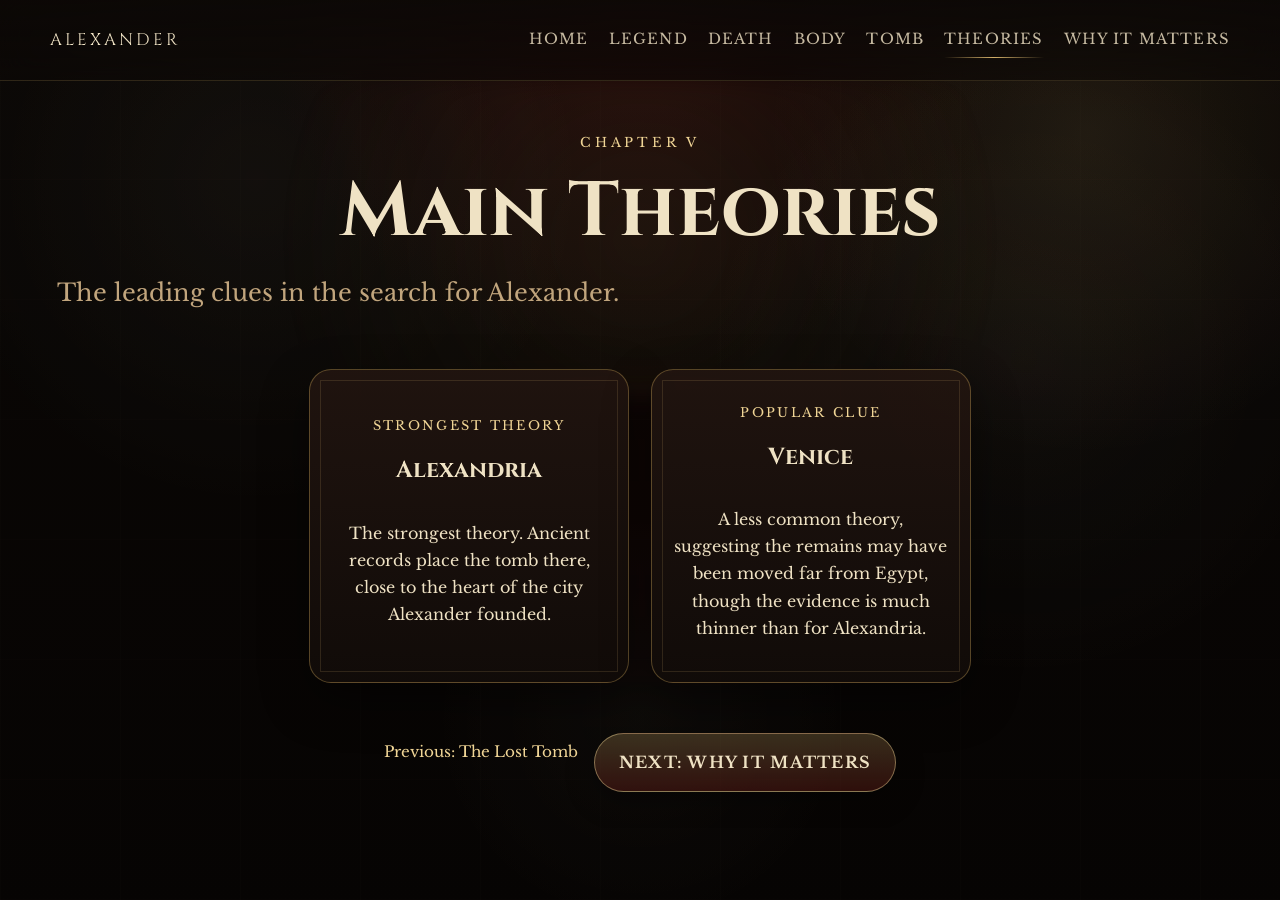
==== theories.html @ 65963d9e "Add files via upload" ====
<!DOCTYPE html>
<html lang="en">
<head>
  <meta charset="UTF-8" />
  <meta name="viewport" content="width=device-width, initial-scale=1.0" />
  <title>Main Theories | The Lost Tomb of Alexander the Great</title>
  <link rel="preconnect" href="https://fonts.googleapis.com" />
  <link rel="preconnect" href="https://fonts.gstatic.com" crossorigin />
  <link href="https://fonts.googleapis.com/css2?family=Cinzel:wght@400;600;700&family=Libre+Baskerville:wght@400;700&display=swap" rel="stylesheet" />
  <link rel="stylesheet" href="styles.css" />
</head>
<body data-page="theories">
  <div class="page-shell">
    <div class="texture texture-top" aria-hidden="true"></div>
    <div class="texture texture-bottom" aria-hidden="true"></div>
    <header class="site-header">
      <nav class="site-nav">
        <a class="brand" href="index.html">Alexander</a>
        <button class="nav-toggle" type="button" aria-expanded="false" aria-controls="nav-links">
          <span></span><span></span><span></span><span class="sr-only">Toggle navigation</span>
        </button>
        <div class="nav-links" id="nav-links">
          <a href="index.html" data-page-link="home">Home</a>
          <a href="legend.html" data-page-link="legend">Legend</a>
          <a href="death-in-babylon.html" data-page-link="death">Death</a>
          <a href="stolen-body.html" data-page-link="body">Body</a>
          <a href="lost-tomb.html" data-page-link="tomb">Tomb</a>
          <a href="theories.html" data-page-link="theories">Theories</a>
          <a href="why-it-matters.html" data-page-link="meaning">Why It Matters</a>
        </div>
      </nav>
    </header>
    <main class="story-page">
      <section class="page-banner section reveal">
        <p class="eyebrow">Chapter V</p>
        <h1>Main Theories</h1>
        <p class="subtitle">The leading clues in the search for Alexander.</p>
      </section>
      <section class="section reveal">
        <div class="theory-grid">
          <article class="theory-card theory-card-featured">
            <p class="theory-tag">Strongest Theory</p>
            <h3>Alexandria</h3>
            <p>The strongest theory. Ancient records place the tomb there, close to the heart of the city Alexander founded.</p>
          </article>
          <article class="theory-card">
            <p class="theory-tag">Popular Clue</p>
            <h3>Venice</h3>
            <p>A less common theory, suggesting the remains may have been moved far from Egypt, though the evidence is much thinner than for Alexandria.</p>
          </article>
        </div>
      </section>
      <section class="page-nav section reveal">
        <a class="text-link" href="lost-tomb.html">Previous: The Lost Tomb</a>
        <a class="cta" href="why-it-matters.html">Next: Why It Matters</a>
      </section>
    </main>
  </div>
  <script src="script.js"></script>
</body>
</html>
---- styles.css ----
:root {
  --bg: #120d0a;
  --bg-deep: #090604;
  --panel: rgba(33, 21, 15, 0.82);
  --panel-strong: rgba(23, 14, 10, 0.9);
  --border: rgba(201, 162, 88, 0.38);
  --gold: #d3b06a;
  --gold-bright: #f0d596;
  --ivory: #efe2c4;
  --sand: #c1a57d;
  --red: #6f1f19;
  --shadow: 0 18px 48px rgba(0, 0, 0, 0.42);
  --max-width: 1180px;
  --nav-height: 80px;
  --section-gap: 2rem;
  --panel-padding-y: 2.15rem;
  --panel-padding-x: 2.2rem;
}

* {
  box-sizing: border-box;
}

html {
  scroll-behavior: smooth;
}

body {
  margin: 0;
  min-height: 100vh;
  color: var(--ivory);
  font-family: "Libre Baskerville", Georgia, serif;
  background:
    radial-gradient(circle at top, rgba(111, 31, 25, 0.28), transparent 34%),
    radial-gradient(circle at 85% 15%, rgba(211, 176, 106, 0.12), transparent 24%),
    linear-gradient(180deg, rgba(12, 8, 6, 0.92), rgba(7, 5, 4, 0.97)),
    #0b0705;
  line-height: 1.7;
}

body::before,
body::after {
  content: "";
  position: fixed;
  inset: 0;
  pointer-events: none;
  z-index: -2;
}

body::before {
  background:
    linear-gradient(rgba(8, 5, 3, 0.2), rgba(8, 5, 3, 0.25)),
    repeating-linear-gradient(
      90deg,
      rgba(255, 255, 255, 0.02) 0,
      rgba(255, 255, 255, 0.02) 1px,
      transparent 1px,
      transparent 120px
    ),
    repeating-linear-gradient(
      0deg,
      rgba(255, 255, 255, 0.015) 0,
      rgba(255, 255, 255, 0.015) 1px,
      transparent 1px,
      transparent 120px
    );
  opacity: 0.45;
}

body::after {
  background:
    radial-gradient(circle at 20% 20%, rgba(255, 240, 210, 0.06), transparent 28%),
    radial-gradient(circle at 80% 40%, rgba(255, 240, 210, 0.05), transparent 30%),
    radial-gradient(circle at 50% 80%, rgba(255, 240, 210, 0.04), transparent 24%);
  opacity: 0.7;
}

img {
  max-width: 100%;
  display: block;
}

button,
a {
  -webkit-tap-highlight-color: transparent;
}

.page-shell {
  position: relative;
  overflow: hidden;
}

.texture {
  position: absolute;
  left: 50%;
  width: min(1100px, 92vw);
  height: 320px;
  transform: translateX(-50%);
  filter: blur(10px);
  opacity: 0.16;
  pointer-events: none;
}

.texture-top {
  top: 80px;
  background: radial-gradient(circle, rgba(211, 176, 106, 0.45), transparent 66%);
}

.texture-bottom {
  bottom: 140px;
  background: radial-gradient(circle, rgba(111, 31, 25, 0.5), transparent 66%);
}

.site-header {
  position: sticky;
  top: 0;
  z-index: 20;
  backdrop-filter: blur(16px);
  background: linear-gradient(180deg, rgba(12, 8, 6, 0.9), rgba(12, 8, 6, 0.58));
  border-bottom: 1px solid rgba(211, 176, 106, 0.18);
}

.site-nav {
  width: min(var(--max-width), calc(100% - 2rem));
  min-height: var(--nav-height);
  margin: 0 auto;
  display: flex;
  align-items: center;
  justify-content: space-between;
  gap: 1.5rem;
}

.brand,
.site-nav a {
  color: var(--ivory);
  text-decoration: none;
}

.brand {
  font-family: "Cinzel", Georgia, serif;
  font-size: 1.05rem;
  letter-spacing: 0.18em;
  text-transform: uppercase;
}

.nav-links {
  display: flex;
  align-items: center;
  gap: 1.25rem;
}

.nav-links a {
  position: relative;
  font-size: 0.92rem;
  letter-spacing: 0.08em;
  text-transform: uppercase;
  color: rgba(239, 226, 196, 0.82);
}

.nav-links a::after {
  content: "";
  position: absolute;
  left: 0;
  bottom: -0.35rem;
  width: 100%;
  height: 1px;
  background: linear-gradient(90deg, transparent, var(--gold), transparent);
  transform: scaleX(0);
  transform-origin: center;
  transition: transform 220ms ease;
}

.nav-links a:hover::after,
.nav-links a:focus-visible::after,
.nav-links a.active::after {
  transform: scaleX(1);
}

.nav-toggle {
  display: none;
  width: 46px;
  height: 46px;
  border: 1px solid rgba(211, 176, 106, 0.25);
  border-radius: 50%;
  background: rgba(25, 16, 11, 0.72);
  align-items: center;
  justify-content: center;
  flex-direction: column;
  gap: 4px;
  cursor: pointer;
}

.nav-toggle span {
  display: block;
  width: 18px;
  height: 1.5px;
  background: var(--gold-bright);
}

.sr-only {
  position: absolute;
  width: 1px;
  height: 1px;
  padding: 0;
  margin: -1px;
  overflow: hidden;
  clip: rect(0, 0, 0, 0);
  white-space: nowrap;
  border: 0;
}

.section {
  width: min(var(--max-width), calc(100% - 2rem));
  margin: 0 auto;
}

.hero {
  min-height: calc(100vh - var(--nav-height));
  display: grid;
  grid-template-columns: 1.1fr 0.9fr;
  gap: 3rem;
  align-items: center;
  padding: 5rem 0 4rem;
}

.page-hero {
  min-height: auto;
}

.hero-copy h1,
.section-heading h2 {
  font-family: "Cinzel", Georgia, serif;
  line-height: 1.1;
  margin: 0;
}

.hero-copy h1 {
  font-size: clamp(3rem, 7vw, 5.6rem);
  max-width: 10ch;
  text-wrap: balance;
}

.eyebrow {
  margin: 0 0 1rem;
  font-size: 0.82rem;
  letter-spacing: 0.28em;
  text-transform: uppercase;
  color: var(--gold-bright);
}

.subtitle {
  font-size: clamp(1.15rem, 2vw, 1.5rem);
  color: var(--sand);
  margin: 1.25rem 0;
  max-width: 36rem;
}

.intro-text {
  margin: 0 0 1rem;
  color: rgba(240, 213, 150, 0.82);
  font-size: 0.92rem;
  letter-spacing: 0.08em;
  text-transform: uppercase;
}

.intro,
.content-panel p,
.final-panel p {
  max-width: 42rem;
  color: rgba(239, 226, 196, 0.88);
}

.cta {
  display: inline-flex;
  align-items: center;
  justify-content: center;
  margin-top: 1.25rem;
  padding: 0.95rem 1.5rem;
  border: 1px solid rgba(240, 213, 150, 0.45);
  border-radius: 999px;
  background: linear-gradient(180deg, rgba(211, 176, 106, 0.24), rgba(111, 31, 25, 0.38));
  color: var(--ivory);
  text-decoration: none;
  font-weight: 700;
  letter-spacing: 0.08em;
  text-transform: uppercase;
  box-shadow: 0 10px 30px rgba(0, 0, 0, 0.28);
  transition: transform 220ms ease, box-shadow 220ms ease, border-color 220ms ease;
}

.cta:hover,
.cta:focus-visible {
  transform: translateY(-2px);
  box-shadow: 0 16px 30px rgba(0, 0, 0, 0.35);
  border-color: rgba(240, 213, 150, 0.72);
}

.cta-row {
  display: flex;
  flex-wrap: wrap;
  gap: 1rem 1.2rem;
  align-items: center;
  margin-top: 1.25rem;
}

.text-link {
  color: var(--gold-bright);
  text-decoration: none;
  font-size: 0.95rem;
}

.text-link:hover,
.text-link:focus-visible {
  text-decoration: underline;
}

.hero-visual {
  justify-self: end;
  width: min(100%, 520px);
}

.map-card,
.content-panel,
.final-panel,
.theory-card {
  position: relative;
  background: linear-gradient(180deg, rgba(34, 21, 16, 0.92), rgba(18, 12, 9, 0.92));
  border: 1px solid var(--border);
  box-shadow: var(--shadow);
}

.map-card {
  min-height: 520px;
  border-radius: 28px;
  overflow: hidden;
  padding: 1.5rem;
}

body[data-page="home"] .map-card {
  min-height: 0;
  padding: 1.2rem;
}

.map-card::before,
.content-panel::before,
.final-panel::before,
.theory-card::before {
  content: "";
  position: absolute;
  inset: 10px;
  border: 1px solid rgba(211, 176, 106, 0.16);
  pointer-events: none;
}

.map-card::after {
  content: "";
  position: absolute;
  inset: 0;
  background:
    radial-gradient(circle at 30% 25%, rgba(211, 176, 106, 0.12), transparent 30%),
    radial-gradient(circle at 70% 65%, rgba(111, 31, 25, 0.18), transparent 32%),
    linear-gradient(135deg, transparent 0%, rgba(255, 255, 255, 0.02) 50%, transparent 100%);
}

.map-grid {
  position: absolute;
  inset: 1.25rem;
  border-radius: 22px;
  background:
    repeating-linear-gradient(90deg, rgba(211, 176, 106, 0.08) 0 1px, transparent 1px 72px),
    repeating-linear-gradient(0deg, rgba(211, 176, 106, 0.08) 0 1px, transparent 1px 72px),
    linear-gradient(180deg, rgba(47, 31, 22, 0.7), rgba(23, 15, 11, 0.85));
}

.map-route {
  position: absolute;
  inset: auto 2.2rem 2.2rem 2.2rem;
  display: flex;
  justify-content: space-between;
  gap: 0.75rem;
  z-index: 1;
}

.map-image-frame {
  position: absolute;
  inset: 1.9rem 1.9rem 7rem 1.9rem;
  border-radius: 22px;
  overflow: hidden;
  border: 1px solid rgba(211, 176, 106, 0.2);
  box-shadow: inset 0 0 0 1px rgba(255, 240, 210, 0.08);
  z-index: 1;
}

body[data-page="home"] .map-image-frame {
  position: relative;
  inset: auto;
  aspect-ratio: 1.08 / 1;
}

.map-image-frame::after {
  content: "";
  position: absolute;
  inset: 0;
  background:
    linear-gradient(180deg, rgba(18, 11, 8, 0.18), rgba(18, 11, 8, 0.38)),
    linear-gradient(90deg, rgba(14, 9, 6, 0.35), transparent 30%, transparent 75%, rgba(14, 9, 6, 0.16));
}

.map-image {
  width: 100%;
  height: 100%;
  object-fit: cover;
  object-position: 42% center;
  filter: sepia(0.28) saturate(0.9) contrast(1.02);
}

.map-route span {
  background: rgba(15, 10, 8, 0.76);
  border: 1px solid rgba(211, 176, 106, 0.26);
  color: var(--gold-bright);
}

.map-route span {
  padding: 0.75rem 0.9rem;
  border-radius: 999px;
  font-size: 0.88rem;
  text-align: center;
}

.content-panel,
.final-panel {
  margin-top: var(--section-gap);
  border-radius: 24px;
  padding: var(--panel-padding-y) var(--panel-padding-x);
}

.content-panel::after,
.final-panel::after {
  content: "";
  position: absolute;
  left: var(--panel-padding-x);
  right: var(--panel-padding-x);
  top: 1.15rem;
  height: 12px;
  opacity: 0.75;
  background:
    linear-gradient(90deg, transparent, rgba(211, 176, 106, 0.7), transparent),
    repeating-linear-gradient(90deg, transparent 0 10px, rgba(211, 176, 106, 0.24) 10px 20px);
}

.section-heading {
  margin-bottom: 1rem;
}

.section-heading h2 {
  font-size: clamp(2rem, 4vw, 3.15rem);
  margin-top: 0.3rem;
}

.centered {
  text-align: center;
}

.split-layout {
  display: grid;
  grid-template-columns: 1.2fr 0.8fr;
  gap: 1.75rem;
  align-items: center;
}

.artifact-placeholder {
  min-height: 240px;
  border-radius: 22px;
  border: 1px dashed rgba(211, 176, 106, 0.38);
  background:
    linear-gradient(180deg, rgba(62, 44, 30, 0.34), rgba(28, 17, 12, 0.5)),
    repeating-linear-gradient(45deg, rgba(211, 176, 106, 0.06) 0 12px, transparent 12px 24px);
  display: grid;
  place-items: center;
  color: var(--sand);
  font-family: "Cinzel", Georgia, serif;
  letter-spacing: 0.16em;
  text-transform: uppercase;
}

.artifact-plate-frame {
  position: relative;
  min-height: 240px;
  border-radius: 22px;
  overflow: hidden;
  border: 1px solid rgba(211, 176, 106, 0.28);
  box-shadow: inset 0 0 0 1px rgba(255, 240, 210, 0.08);
  background: linear-gradient(180deg, rgba(52, 35, 25, 0.45), rgba(24, 15, 11, 0.62));
}

.artifact-plate-frame::after {
  content: "";
  position: absolute;
  inset: 0;
  background:
    linear-gradient(180deg, rgba(18, 11, 8, 0.12), rgba(18, 11, 8, 0.34)),
    linear-gradient(90deg, rgba(14, 9, 6, 0.16), transparent 24%, transparent 76%, rgba(14, 9, 6, 0.16));
  pointer-events: none;
}

.artifact-plate-image {
  width: 100%;
  height: 100%;
  object-fit: cover;
  object-position: center;
  filter: sepia(0.12) saturate(0.95) contrast(1.03);
}

.discovery-image-frame {
  position: relative;
  min-height: 0;
  aspect-ratio: 1 / 1;
  align-self: stretch;
  border-radius: 22px;
  overflow: hidden;
  border: 1px solid rgba(211, 176, 106, 0.28);
  box-shadow: inset 0 0 0 1px rgba(255, 240, 210, 0.08);
  background: linear-gradient(180deg, rgba(52, 35, 25, 0.45), rgba(24, 15, 11, 0.62));
}

.discovery-image-frame::after {
  content: "";
  position: absolute;
  inset: 0;
  background:
    linear-gradient(180deg, rgba(18, 11, 8, 0.08), rgba(18, 11, 8, 0.28)),
    linear-gradient(90deg, rgba(14, 9, 6, 0.14), transparent 24%, transparent 76%, rgba(14, 9, 6, 0.14));
  pointer-events: none;
}

.discovery-image {
  width: 100%;
  height: 100%;
  object-fit: cover;
  object-position: center;
  filter: sepia(0.16) saturate(0.92) contrast(1.04);
}

.route-card {
  display: grid;
  grid-template-columns: 1fr auto 1fr auto 1fr;
  gap: 0.8rem;
  align-items: center;
  margin-top: 1.6rem;
}

.route-step {
  padding: 1.15rem 1rem;
  border-radius: 18px;
  background: rgba(18, 12, 9, 0.82);
  border: 1px solid rgba(211, 176, 106, 0.24);
  text-align: center;
}

.route-step.active,
.route-step.final {
  box-shadow: inset 0 0 0 1px rgba(240, 213, 150, 0.22);
}

.route-city {
  display: block;
  font-family: "Cinzel", Georgia, serif;
  font-size: 1.1rem;
  color: var(--gold-bright);
}

.route-note {
  display: block;
  margin-top: 0.35rem;
  font-size: 0.9rem;
  color: rgba(239, 226, 196, 0.72);
}

.route-line {
  height: 1px;
  background: linear-gradient(90deg, rgba(211, 176, 106, 0.1), rgba(211, 176, 106, 0.75), rgba(211, 176, 106, 0.1));
}

.theory-grid {
  display: grid;
  grid-template-columns: repeat(4, minmax(0, 1fr));
  gap: 1.35rem;
  margin-top: 1.5rem;
}

body[data-page="theories"] .theory-grid {
  grid-template-columns: repeat(2, minmax(260px, 320px));
  justify-content: center;
  align-items: stretch;
}

body[data-page="theories"] .theory-card,
body[data-page="theories"] .theory-card-featured {
  background: linear-gradient(180deg, rgba(34, 21, 16, 0.92), rgba(18, 12, 9, 0.92));
  transform: none;
}

.theory-card {
  display: flex;
  flex-direction: column;
  justify-content: center;
  border-radius: 22px;
  padding: 2rem 1.4rem 1.5rem;
  min-height: 240px;
  text-align: center;
  transition: transform 220ms ease, border-color 220ms ease, box-shadow 220ms ease, background 220ms ease;
}

.theory-card:hover,
.theory-card:focus-within {
  transform: translateY(-6px);
  border-color: rgba(240, 213, 150, 0.72);
  box-shadow: 0 22px 42px rgba(0, 0, 0, 0.42);
  background: linear-gradient(180deg, rgba(72, 45, 29, 0.96), rgba(30, 18, 12, 0.95));
}

.theory-tag {
  margin: 0 0 0.9rem;
  color: var(--gold-bright);
  font-size: 0.8rem;
  text-transform: uppercase;
  letter-spacing: 0.18em;
}

.theory-card h3 {
  margin: 0 0 0.8rem;
  font-family: "Cinzel", Georgia, serif;
  font-size: 1.45rem;
}

.final-panel {
  margin-bottom: 4rem;
  text-align: center;
  padding: 3.2rem var(--panel-padding-x);
  background:
    radial-gradient(circle at top, rgba(211, 176, 106, 0.08), transparent 35%),
    linear-gradient(180deg, rgba(35, 22, 16, 0.94), rgba(15, 10, 8, 0.96));
}

.final-panel p {
  margin-left: auto;
  margin-right: auto;
  text-align: center;
}

.page-banner {
  padding: 3.2rem 0 0.65rem;
}

.page-banner h1 {
  font-family: "Cinzel", Georgia, serif;
  font-size: clamp(2.8rem, 6vw, 5rem);
  line-height: 1.08;
  margin: 0;
}

.story-page {
  padding-bottom: 2.25rem;
}

.quote-panel {
  margin-top: 1.6rem;
  margin-bottom: 0;
  padding: 1.6rem var(--panel-padding-x);
  border-top: 1px solid rgba(211, 176, 106, 0.25);
  border-bottom: 1px solid rgba(211, 176, 106, 0.25);
  text-align: center;
}

.quote-panel p {
  margin: 0;
  font-family: "Cinzel", Georgia, serif;
  font-size: clamp(1.3rem, 3vw, 2rem);
  color: var(--gold-bright);
}

.page-nav {
  display: flex;
  justify-content: space-between;
  align-items: center;
  gap: 1rem;
  margin-top: 1.5rem;
  padding-top: 0.35rem;
}

body[data-page="legend"] .page-banner,
body[data-page="legend"] .content-panel,
body[data-page="legend"] .quote-panel,
body[data-page="legend"] .page-nav,
body[data-page="death"] .page-banner,
body[data-page="death"] .content-panel,
body[data-page="death"] .quote-panel,
body[data-page="death"] .page-nav,
body[data-page="body"] .page-banner,
body[data-page="body"] .content-panel,
body[data-page="body"] .page-nav,
body[data-page="theories"] .page-banner,
body[data-page="theories"] .content-panel,
body[data-page="theories"] .page-nav {
  text-align: center;
}

body[data-page="legend"] .section-heading,
body[data-page="death"] .section-heading,
body[data-page="body"] .section-heading,
body[data-page="theories"] .section-heading {
  text-align: center;
}

body[data-page="legend"] .content-panel p,
body[data-page="death"] .content-panel p,
body[data-page="body"] .content-panel p,
body[data-page="theories"] .content-panel p,
body[data-page="theories"] .theory-card p {
  margin-left: auto;
  margin-right: auto;
}

body[data-page="legend"] .page-nav,
body[data-page="death"] .page-nav,
body[data-page="body"] .page-nav,
body[data-page="theories"] .page-nav {
  justify-content: center;
  flex-wrap: wrap;
}

.chapter-grid {
  display: grid;
  grid-template-columns: repeat(3, minmax(0, 1fr));
  gap: 1.4rem;
  margin-top: 1.5rem;
  margin-bottom: 2.25rem;
}

.chapter-card {
  position: relative;
  display: block;
  padding: 2rem 1.5rem;
  border-radius: 22px;
  background: linear-gradient(180deg, rgba(34, 21, 16, 0.92), rgba(18, 12, 9, 0.92));
  border: 1px solid var(--border);
  box-shadow: var(--shadow);
  color: var(--ivory);
  text-decoration: none;
  transition: transform 220ms ease, border-color 220ms ease;
}

.chapter-card:hover,
.chapter-card:focus-visible {
  transform: translateY(-4px);
  border-color: rgba(240, 213, 150, 0.45);
}

.chapter-card::before {
  content: "";
  position: absolute;
  inset: 10px;
  border: 1px solid rgba(211, 176, 106, 0.16);
  pointer-events: none;
}

.chapter-card h3 {
  margin: 0.25rem 0 0.8rem;
  font-family: "Cinzel", Georgia, serif;
  font-size: 1.45rem;
}

.chapter-card p {
  margin: 0;
  color: rgba(239, 226, 196, 0.82);
}

.chapter-number {
  color: var(--gold-bright);
  letter-spacing: 0.18em;
  text-transform: uppercase;
  font-size: 0.8rem;
}

.reveal {
  opacity: 0;
  transform: translateY(36px);
  transition: opacity 650ms ease, transform 650ms ease;
}

.reveal.is-visible {
  opacity: 1;
  transform: translateY(0);
}

@media (prefers-reduced-motion: reduce) {
  html {
    scroll-behavior: auto;
  }

  *,
  *::before,
  *::after {
    animation: none !important;
    transition: none !important;
  }

  .reveal {
    opacity: 1;
    transform: none;
  }
}

@media (max-width: 980px) {
  .hero,
  .split-layout {
    grid-template-columns: 1fr;
  }

  .hero {
    padding-top: 3.5rem;
  }

  .hero-visual {
    justify-self: stretch;
  }

  .theory-grid {
    grid-template-columns: repeat(2, minmax(0, 1fr));
  }

  .chapter-grid {
    grid-template-columns: repeat(2, minmax(0, 1fr));
  }
}

@media (max-width: 760px) {
  :root {
    --nav-height: 72px;
  }

  .site-nav {
    width: calc(100% - 1.25rem);
  }

  .nav-toggle {
    display: inline-flex;
  }

  .nav-links {
    position: absolute;
    top: calc(100% + 0.75rem);
    left: 0.625rem;
    right: 0.625rem;
    display: grid;
    gap: 0.2rem;
    padding: 0.8rem;
    border-radius: 18px;
    border: 1px solid rgba(211, 176, 106, 0.22);
    background: rgba(16, 10, 8, 0.96);
    box-shadow: var(--shadow);
    opacity: 0;
    pointer-events: none;
    transform: translateY(-10px);
    transition: opacity 220ms ease, transform 220ms ease;
  }

  .nav-links.open {
    opacity: 1;
    pointer-events: auto;
    transform: translateY(0);
  }

  .nav-links a {
    padding: 0.7rem 0.5rem;
  }

  .section {
    width: calc(100% - 1.25rem);
  }

  .hero-copy h1 {
    max-width: 12ch;
  }

  .map-card {
    min-height: 380px;
  }

  .map-image-frame {
    inset: 1rem 1rem 8.6rem 1rem;
  }

  .map-route {
    inset: auto 1rem 1rem 1rem;
    flex-direction: column;
  }

  .content-panel,
  .final-panel {
    padding: 1.7rem 1.15rem;
  }

  .content-panel::after,
  .final-panel::after {
    left: 1.15rem;
    right: 1.15rem;
  }

  .page-banner {
    padding: 2.4rem 0 0.5rem;
  }

  .quote-panel {
    padding: 1.35rem 1.15rem;
  }

  .route-card {
    grid-template-columns: 1fr;
  }

  .route-line {
    width: 1px;
    height: 28px;
    margin: 0 auto;
    background: linear-gradient(180deg, rgba(211, 176, 106, 0.1), rgba(211, 176, 106, 0.75), rgba(211, 176, 106, 0.1));
  }

  .theory-grid {
    grid-template-columns: 1fr;
  }

  .theory-card-featured {
    transform: none;
  }

  .page-nav {
    flex-direction: column;
    align-items: flex-start;
  }

  .chapter-grid {
    grid-template-columns: 1fr;
  }
}
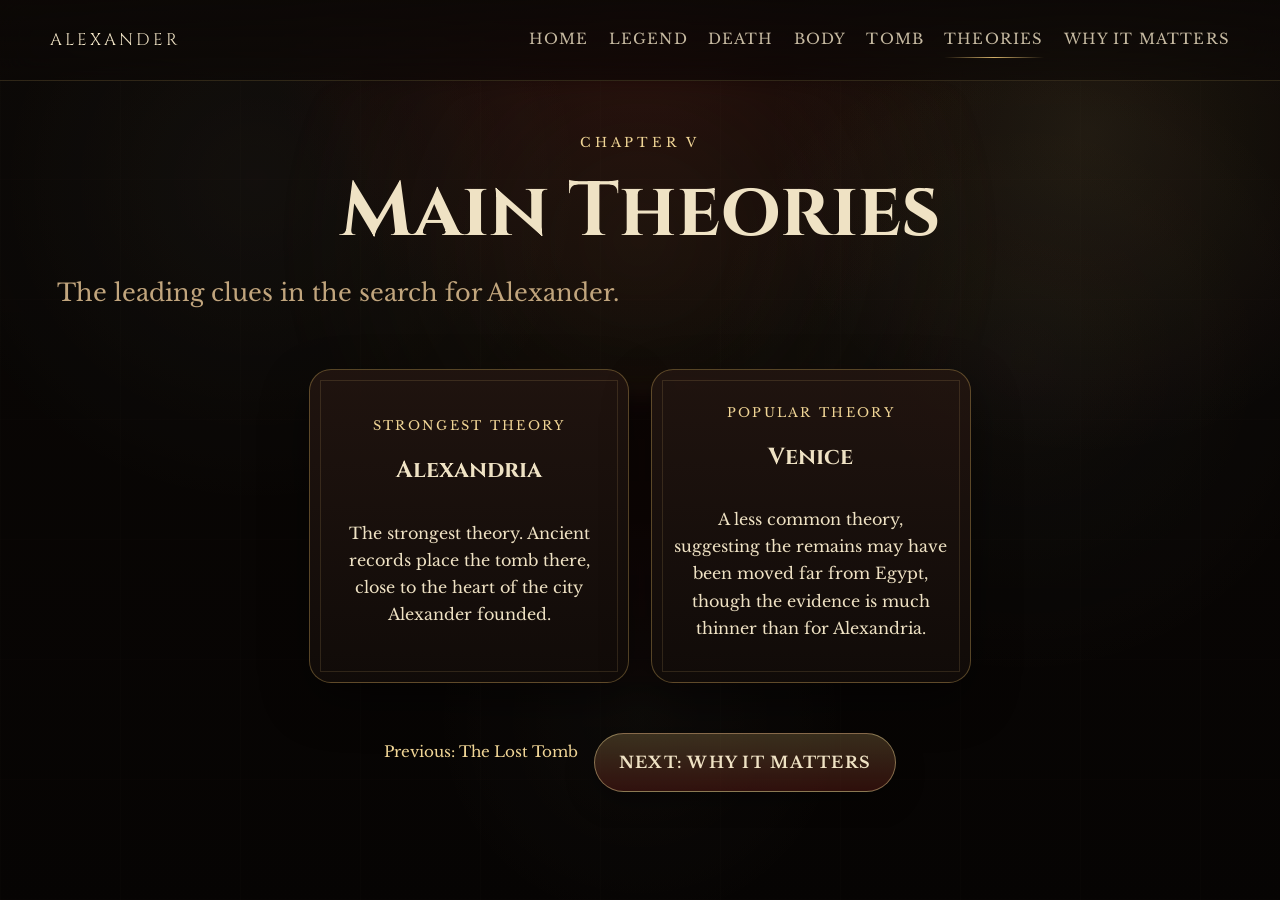
==== commit 77c87d93: "Update theories.html" ====
--- a/theories.html
+++ b/theories.html
@@ -44,7 +44,7 @@
             <p>The strongest theory. Ancient records place the tomb there, close to the heart of the city Alexander founded.</p>
           </article>
           <article class="theory-card">
-            <p class="theory-tag">Popular Clue</p>
+            <p class="theory-tag">Popular Theory</p>
             <h3>Venice</h3>
             <p>A less common theory, suggesting the remains may have been moved far from Egypt, though the evidence is much thinner than for Alexandria.</p>
           </article>
